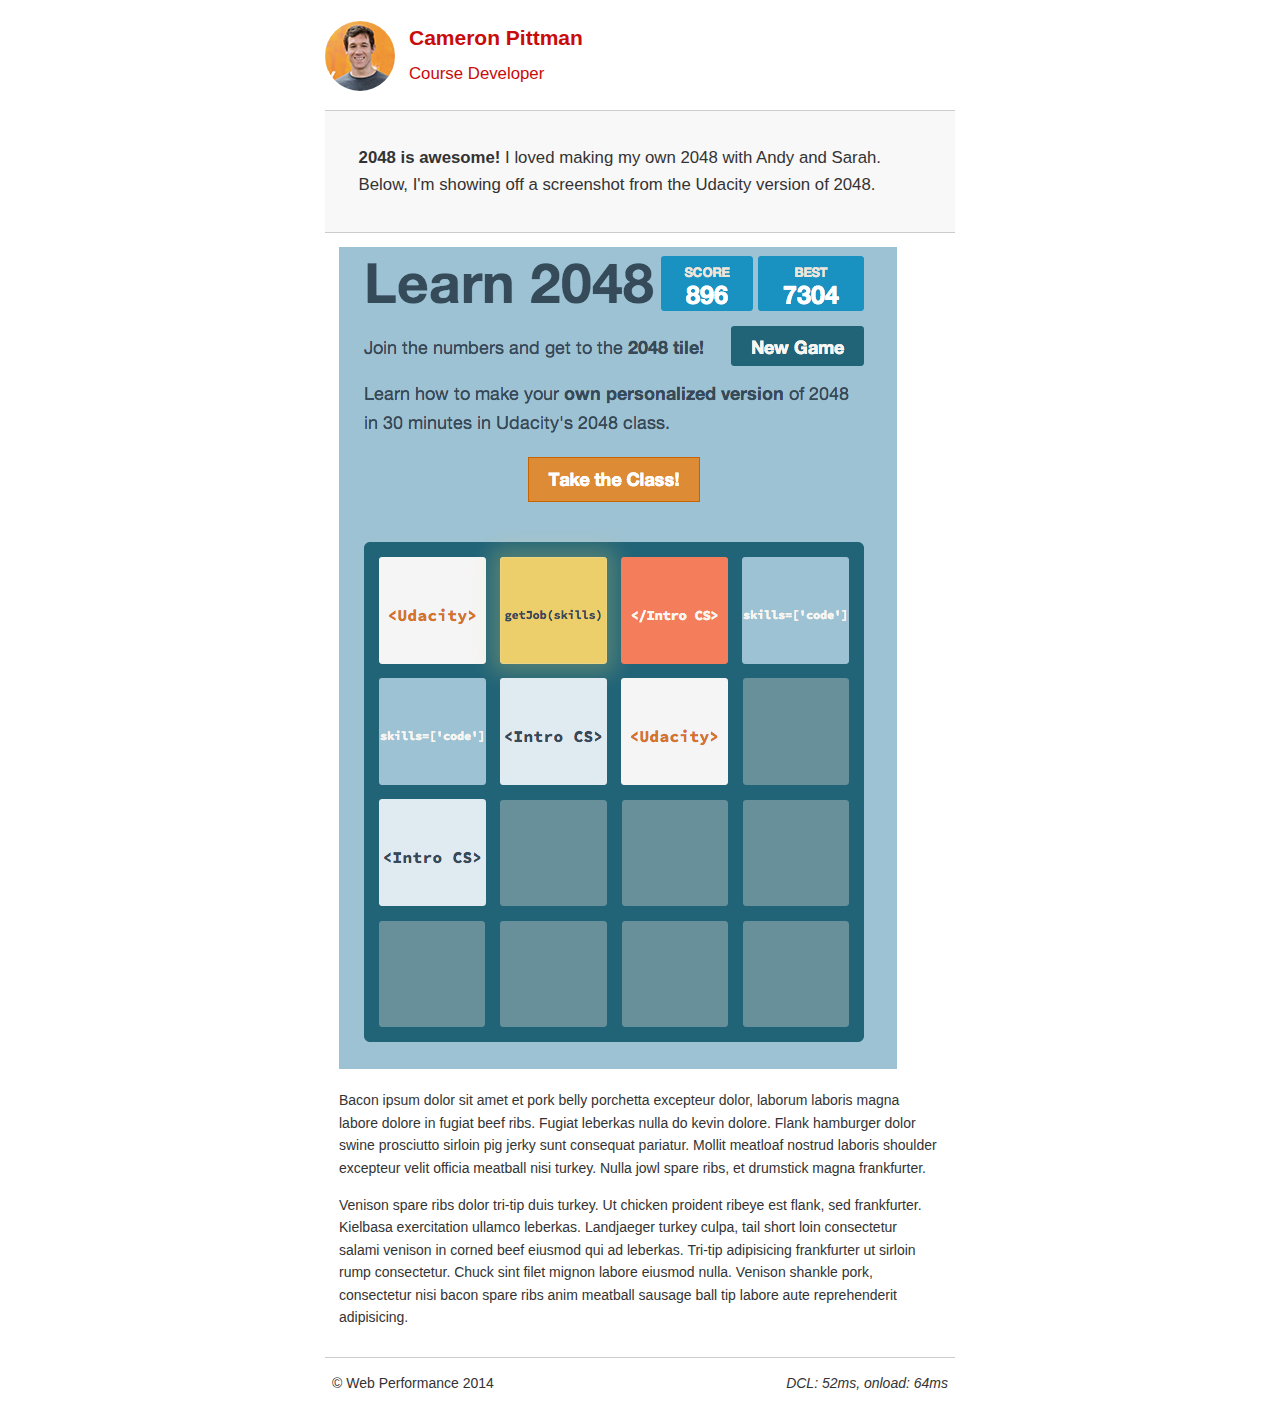
==== project-2048.html @ db8ddd16 "Intial commit for web-performanc app" ====
<!DOCTYPE html>
<html lang="en">
  <head>
    <meta charset="utf-8">
    <meta name="viewport" content="width=device-width, initial-scale=1">
    <meta name="description" content=" FILL ME IN ">
    <meta name="author" content=" FILL ME IN ">
    <title>Cameron Pittman: Portfolio</title>

    <!-- Hmm, what is the impact of web fonts on speed? Measure it... -->
    <!-- <link href="//fonts.googleapis.com/css?family=Open+Sans:400,700" rel="stylesheet"> -->

    <link href="css/style.css" rel="stylesheet">
    <link href="css/print.css" rel="stylesheet">

    <script>
      (function(w,g){w['GoogleAnalyticsObject']=g;
      w[g]=w[g]||function(){(w[g].q=w[g].q||[]).push(arguments)};w[g].l=1*new Date();})(window,'ga');

      // Optional TODO: replace with your Google Analytics profile ID.
      ga('create', 'UA-XXXX-Y');
      ga('send', 'pageview');
    </script>
    <script src="//www.google-analytics.com/analytics.js"></script>
    <script src="js/perfmatters.js"></script>
  </head>

  <body>
    <header>
      <a href="/"><img src="img/profilepic.jpg"></a>
      <p>Cameron Pittman<br><span>Course Developer</span></p>
    </header>

    <div class="container">
      <div class="hero">
        <strong>2048 is awesome!</strong> I loved making my own 2048 with Andy and Sarah. Below, I'm showing off a screenshot from the Udacity version of 2048.
      </div>

      <div class="content">

        <img class="img-responsive" src="img/2048.png">

        <p>Bacon ipsum dolor sit amet et pork belly porchetta excepteur dolor, laborum laboris magna labore dolore in fugiat beef ribs. Fugiat leberkas nulla do kevin dolore. Flank hamburger dolor swine prosciutto sirloin pig jerky sunt consequat pariatur. Mollit meatloaf nostrud laboris shoulder excepteur velit officia meatball nisi turkey. Nulla jowl spare ribs, et drumstick magna frankfurter.</p>

        <p>Venison spare ribs dolor tri-tip duis turkey. Ut chicken proident ribeye est flank, sed frankfurter. Kielbasa exercitation ullamco leberkas. Landjaeger turkey culpa, tail short loin consectetur salami venison in corned beef eiusmod qui ad leberkas. Tri-tip adipisicing frankfurter ut sirloin rump consectetur. Chuck sint filet mignon labore eiusmod nulla. Venison shankle pork, consectetur nisi bacon spare ribs anim meatball sausage ball tip labore aute reprehenderit adipisicing.</p>

    </div>

    <footer>
      <p>&copy; Web Performance 2014 <span id="crp-stats"></span></p>
    </footer>
  </body>
</html>
---- css/style.css ----
html {
  font-size: 100%;
  overflow-y: scroll;
  -webkit-tap-highlight-color: rgba(0,0,0,0);
  -ms-text-size-adjust: 100%;
  -webkit-text-size-adjust: none;
}
body { margin: 0; font-size: 14px; line-height: 1.61; font-weight: 400; }
body, button, input, select, textarea { font-family: 'Open Sans', sans-serif; color: #333; }

a { color: #12C; }
a:visited { color: #61C; }
a:focus { outline: thin dotted; }
a:hover, a:active { color: #c00; outline: 0; }

b, strong { font-weight: bold; }
pre, code { font-family: monospace, monospace; font-size: 1em; }
ul, ol { margin: 1em 0; padding: 0 0 0 20px; }
img { border: 0; max-width: 100%; }

body { background: #fff; }
header, footer, .container { max-width: 45em; margin: 0 auto; }

header { padding: 0 0.5em; color: #C90B0B; }
header img { border-radius: 40px; float: left; }
header p { font-size:1.5em; font-weight: bold; padding-left: 4em;}
header p span { font-size: 0.8em; font-weight: normal;}

.hero { padding: 2em; background-color: #f8f8f8; font-size:1.2em;
  border-bottom: 1px solid #ccc;
  border-top: 1px solid #ccc;
}

.content { padding: 1em 1em; }
.content li { list-style-type: none; font-size: 1.1em;}
li img { float:left; padding-right: 1em; }
li p { font-size: 0.9em; font-style: italic; }

footer {
  padding: 0 0.5em;
  border-top: 1px solid #ccc;
}
footer span { float: right; font-style: italic; }

/* Smartphones (portrait) */
@media only screen and (max-width: 480px) {
  body { font-size: 12px;}
  header p { padding-left: 4.5em;}
}
---- css/print.css ----
@media print {
  * { background: transparent !important; color: black !important; text-shadow: none !important; filter:none !important; -ms-filter: none !important; }
  a, a:visited { color: #444 !important; text-decoration: underline; }
  a[href]:after { content: " (" attr(href) ")"; }
  tr, img { page-break-inside: avoid; }
  img { max-width: 100% !important; }
  @page { margin: 0.5cm; }
  p, h2, h3 { orphans: 3; widows: 3; }
  h2, h3{ page-break-after: avoid; }
}
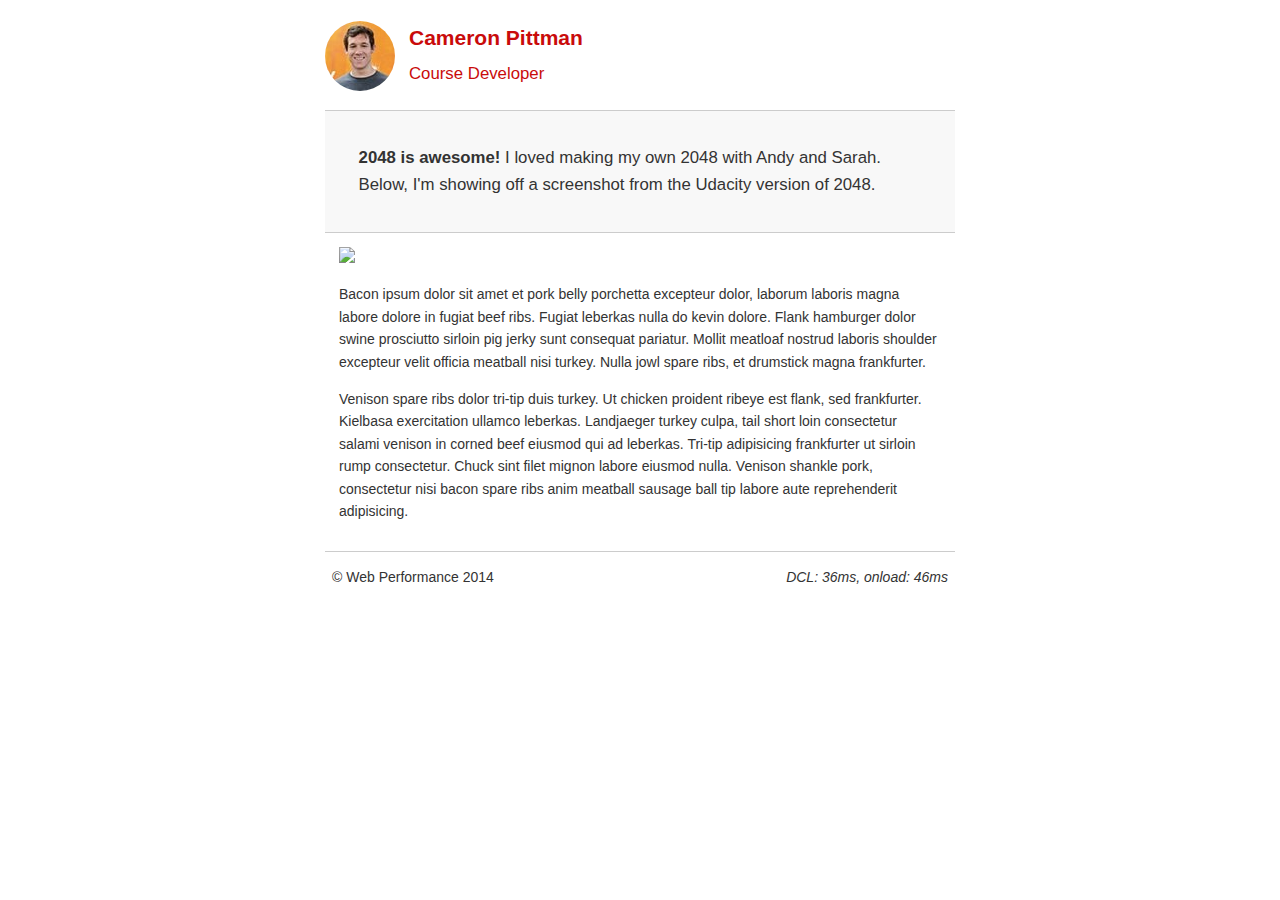
==== commit a9d522e3: "fix pizza inimation and increase index speed" ====
--- a/project-2048.html
+++ b/project-2048.html
@@ -1,53 +1 @@
-<!DOCTYPE html>
-<html lang="en">
-  <head>
-    <meta charset="utf-8">
-    <meta name="viewport" content="width=device-width, initial-scale=1">
-    <meta name="description" content=" FILL ME IN ">
-    <meta name="author" content=" FILL ME IN ">
-    <title>Cameron Pittman: Portfolio</title>
-
-    <!-- Hmm, what is the impact of web fonts on speed? Measure it... -->
-    <!-- <link href="//fonts.googleapis.com/css?family=Open+Sans:400,700" rel="stylesheet"> -->
-
-    <link href="css/style.css" rel="stylesheet">
-    <link href="css/print.css" rel="stylesheet">
-
-    <script>
-      (function(w,g){w['GoogleAnalyticsObject']=g;
-      w[g]=w[g]||function(){(w[g].q=w[g].q||[]).push(arguments)};w[g].l=1*new Date();})(window,'ga');
-
-      // Optional TODO: replace with your Google Analytics profile ID.
-      ga('create', 'UA-XXXX-Y');
-      ga('send', 'pageview');
-    </script>
-    <script src="//www.google-analytics.com/analytics.js"></script>
-    <script src="js/perfmatters.js"></script>
-  </head>
-
-  <body>
-    <header>
-      <a href="/"><img src="img/profilepic.jpg"></a>
-      <p>Cameron Pittman<br><span>Course Developer</span></p>
-    </header>
-
-    <div class="container">
-      <div class="hero">
-        <strong>2048 is awesome!</strong> I loved making my own 2048 with Andy and Sarah. Below, I'm showing off a screenshot from the Udacity version of 2048.
-      </div>
-
-      <div class="content">
-
-        <img class="img-responsive" src="img/2048.png">
-
-        <p>Bacon ipsum dolor sit amet et pork belly porchetta excepteur dolor, laborum laboris magna labore dolore in fugiat beef ribs. Fugiat leberkas nulla do kevin dolore. Flank hamburger dolor swine prosciutto sirloin pig jerky sunt consequat pariatur. Mollit meatloaf nostrud laboris shoulder excepteur velit officia meatball nisi turkey. Nulla jowl spare ribs, et drumstick magna frankfurter.</p>
-
-        <p>Venison spare ribs dolor tri-tip duis turkey. Ut chicken proident ribeye est flank, sed frankfurter. Kielbasa exercitation ullamco leberkas. Landjaeger turkey culpa, tail short loin consectetur salami venison in corned beef eiusmod qui ad leberkas. Tri-tip adipisicing frankfurter ut sirloin rump consectetur. Chuck sint filet mignon labore eiusmod nulla. Venison shankle pork, consectetur nisi bacon spare ribs anim meatball sausage ball tip labore aute reprehenderit adipisicing.</p>
-
-    </div>
-
-    <footer>
-      <p>&copy; Web Performance 2014 <span id="crp-stats"></span></p>
-    </footer>
-  </body>
-</html>
+<!DOCTYPE html><html lang="en"> <head> <meta charset="utf-8"> <meta name="viewport" content="width=device-width, initial-scale=1"> <meta name="description" content=" FILL ME IN "> <meta name="author" content=" FILL ME IN "> <title>Cameron Pittman: Portfolio</title> <!-- Hmm, what is the impact of web fonts on speed? Measure it... --> <!-- <link href="//fonts.googleapis.com/css?family=Open+Sans:400,700" rel="stylesheet"> --> <link href="css/style.css" rel="stylesheet"> <link href="css/print.css" rel="stylesheet"> <script> (function(w,g){w['GoogleAnalyticsObject']=g; w[g]=w[g]||function(){(w[g].q=w[g].q||[]).push(arguments)};w[g].l=1*new Date();})(window,'ga'); // Optional TODO: replace with your Google Analytics profile ID. ga('create', 'UA-XXXX-Y'); ga('send', 'pageview'); </script> <script src="//www.google-analytics.com/analytics.js"></script> <script src="js/perfmatters.js"></script> </head> <body> <header> <a href="/"><img src="img/profilepic.jpg"></a> <p>Cameron Pittman<br><span>Course Developer</span></p> </header> <div class="container"> <div class="hero"> <strong>2048 is awesome!</strong> I loved making my own 2048 with Andy and Sarah. Below, I'm showing off a screenshot from the Udacity version of 2048. </div> <div class="content"> <img class="img-responsive" src="img/2048.png"> <p>Bacon ipsum dolor sit amet et pork belly porchetta excepteur dolor, laborum laboris magna labore dolore in fugiat beef ribs. Fugiat leberkas nulla do kevin dolore. Flank hamburger dolor swine prosciutto sirloin pig jerky sunt consequat pariatur. Mollit meatloaf nostrud laboris shoulder excepteur velit officia meatball nisi turkey. Nulla jowl spare ribs, et drumstick magna frankfurter.</p> <p>Venison spare ribs dolor tri-tip duis turkey. Ut chicken proident ribeye est flank, sed frankfurter. Kielbasa exercitation ullamco leberkas. Landjaeger turkey culpa, tail short loin consectetur salami venison in corned beef eiusmod qui ad leberkas. Tri-tip adipisicing frankfurter ut sirloin rump consectetur. Chuck sint filet mignon labore eiusmod nulla. Venison shankle pork, consectetur nisi bacon spare ribs anim meatball sausage ball tip labore aute reprehenderit adipisicing.</p> </div> <footer> <p>&copy; Web Performance 2014 <span id="crp-stats"></span></p> </footer> </body></html>
--- a/css/style.css
+++ b/css/style.css
@@ -1,49 +1 @@
-html {
-  font-size: 100%;
-  overflow-y: scroll;
-  -webkit-tap-highlight-color: rgba(0,0,0,0);
-  -ms-text-size-adjust: 100%;
-  -webkit-text-size-adjust: none;
-}
-body { margin: 0; font-size: 14px; line-height: 1.61; font-weight: 400; }
-body, button, input, select, textarea { font-family: 'Open Sans', sans-serif; color: #333; }
-
-a { color: #12C; }
-a:visited { color: #61C; }
-a:focus { outline: thin dotted; }
-a:hover, a:active { color: #c00; outline: 0; }
-
-b, strong { font-weight: bold; }
-pre, code { font-family: monospace, monospace; font-size: 1em; }
-ul, ol { margin: 1em 0; padding: 0 0 0 20px; }
-img { border: 0; max-width: 100%; }
-
-body { background: #fff; }
-header, footer, .container { max-width: 45em; margin: 0 auto; }
-
-header { padding: 0 0.5em; color: #C90B0B; }
-header img { border-radius: 40px; float: left; }
-header p { font-size:1.5em; font-weight: bold; padding-left: 4em;}
-header p span { font-size: 0.8em; font-weight: normal;}
-
-.hero { padding: 2em; background-color: #f8f8f8; font-size:1.2em;
-  border-bottom: 1px solid #ccc;
-  border-top: 1px solid #ccc;
-}
-
-.content { padding: 1em 1em; }
-.content li { list-style-type: none; font-size: 1.1em;}
-li img { float:left; padding-right: 1em; }
-li p { font-size: 0.9em; font-style: italic; }
-
-footer {
-  padding: 0 0.5em;
-  border-top: 1px solid #ccc;
-}
-footer span { float: right; font-style: italic; }
-
-/* Smartphones (portrait) */
-@media only screen and (max-width: 480px) {
-  body { font-size: 12px;}
-  header p { padding-left: 4.5em;}
-}
+.hero,footer{border-top:1px solid #ccc}footer span,li p{font-style:italic}html{font-size:100%;overflow-y:scroll;-webkit-tap-highlight-color:transparent;-ms-text-size-adjust:100%;-webkit-text-size-adjust:none}body{margin:0;font-size:14px;line-height:1.61;font-weight:400;background:#fff}b,header p,strong{font-weight:700}body,button,input,select,textarea{font-family:'Open Sans',sans-serif;color:#333}a{color:#12C}a:visited{color:#61C}a:focus{outline:dotted thin}a:active,a:hover{color:#c00;outline:0}code,pre{font-family:monospace,monospace;font-size:1em}ol,ul{margin:1em 0;padding:0 0 0 20px}img{border:0;max-width:100%}.container,footer,header{max-width:45em;margin:0 auto}header{padding:0 .5em;color:#C90B0B}header img{border-radius:40px;float:left}header p{font-size:1.5em;padding-left:4em}header p span{font-size:.8em;font-weight:400}.hero{padding:2em;background-color:#f8f8f8;font-size:1.2em;border-bottom:1px solid #ccc}.content{padding:1em}.content li{list-style-type:none;font-size:1.1em}li img{float:left;padding-right:1em}li p{font-size:.9em}footer{padding:0 .5em}footer span{float:right}@media only screen and (max-width:480px){body{font-size:12px}header p{padding-left:4.5em}}
--- a/css/print.css
+++ b/css/print.css
@@ -1,10 +1 @@
-@media print {
-  * { background: transparent !important; color: black !important; text-shadow: none !important; filter:none !important; -ms-filter: none !important; }
-  a, a:visited { color: #444 !important; text-decoration: underline; }
-  a[href]:after { content: " (" attr(href) ")"; }
-  tr, img { page-break-inside: avoid; }
-  img { max-width: 100% !important; }
-  @page { margin: 0.5cm; }
-  p, h2, h3 { orphans: 3; widows: 3; }
-  h2, h3{ page-break-after: avoid; }
-}
+@media print{*{background:0 0!important;color:#000!important;text-shadow:none!important;filter:none!important;-ms-filter:none!important}a,a:visited{color:#444!important;text-decoration:underline}a[href]:after{content:" (" attr(href) ")"}img,tr{page-break-inside:avoid}img{max-width:100%!important}@page{margin:.5cm}h2,h3,p{orphans:3;widows:3}h2,h3{page-break-after:avoid}}
